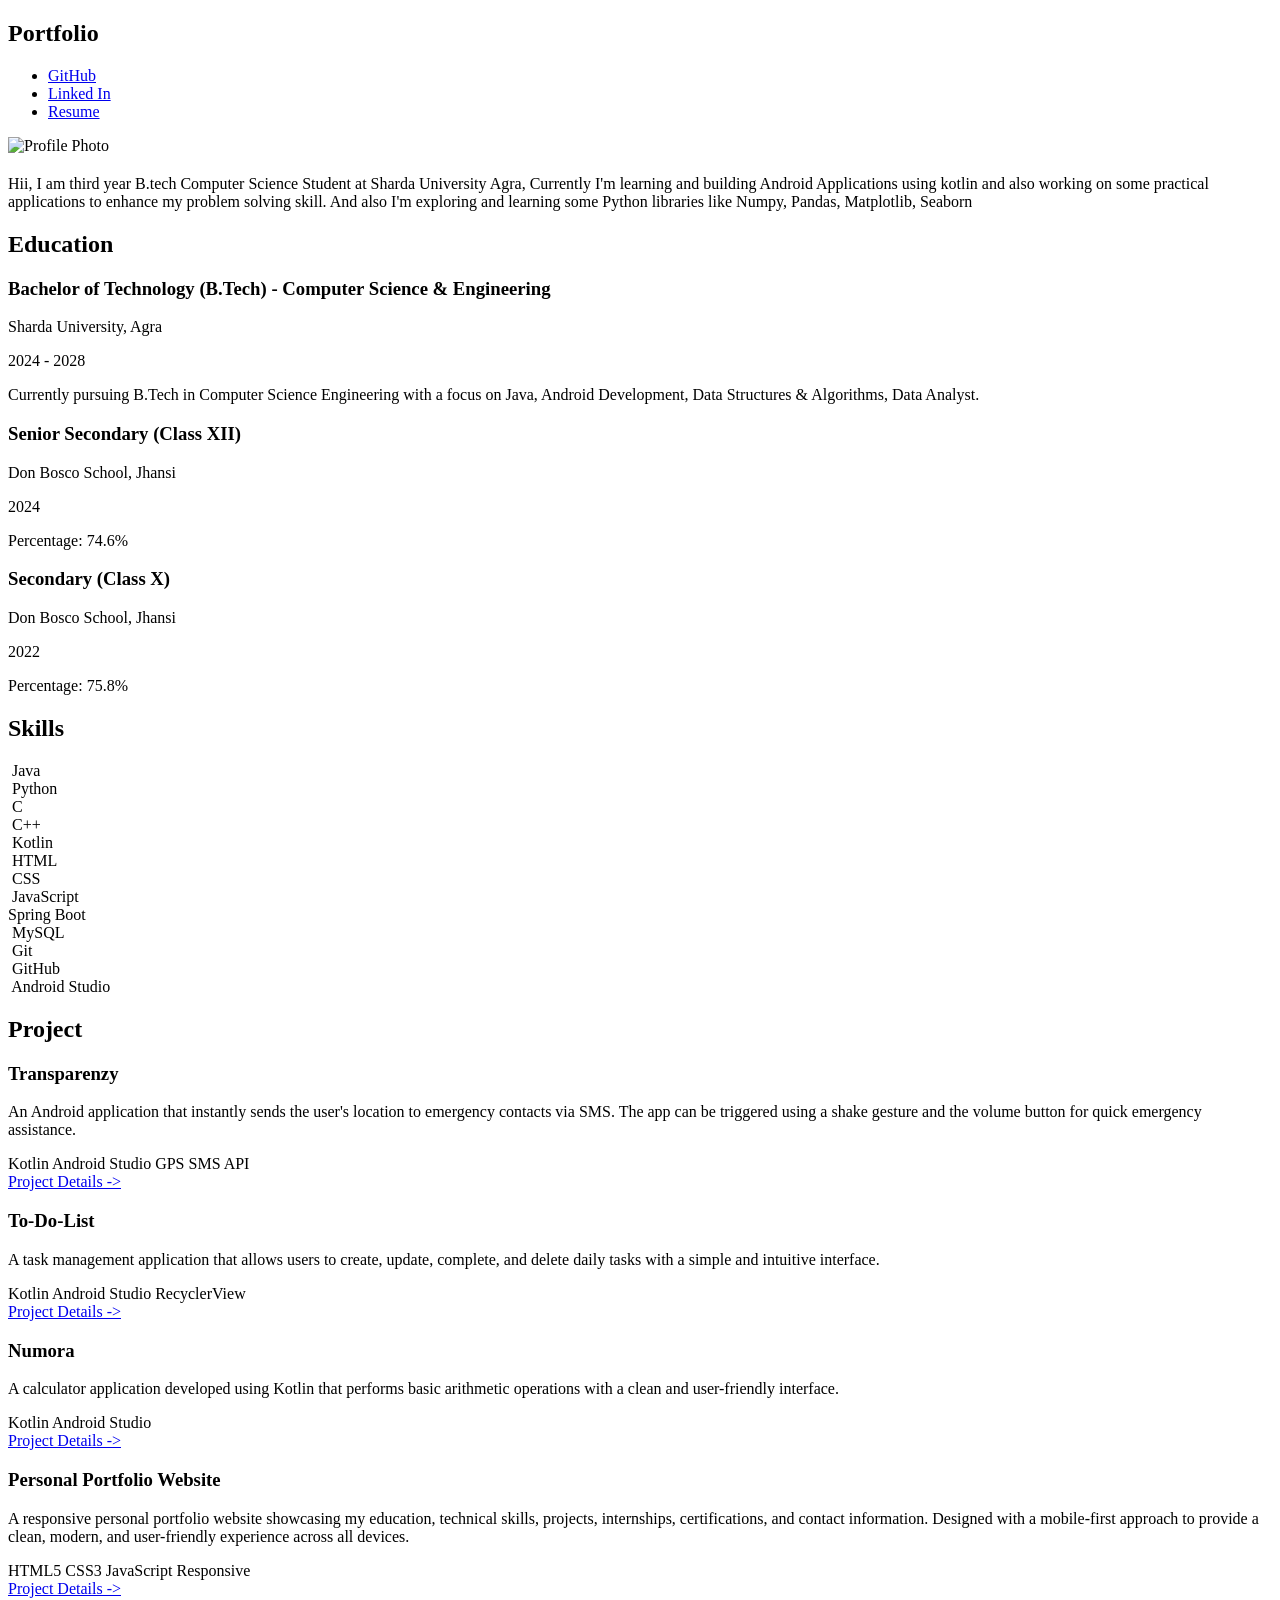
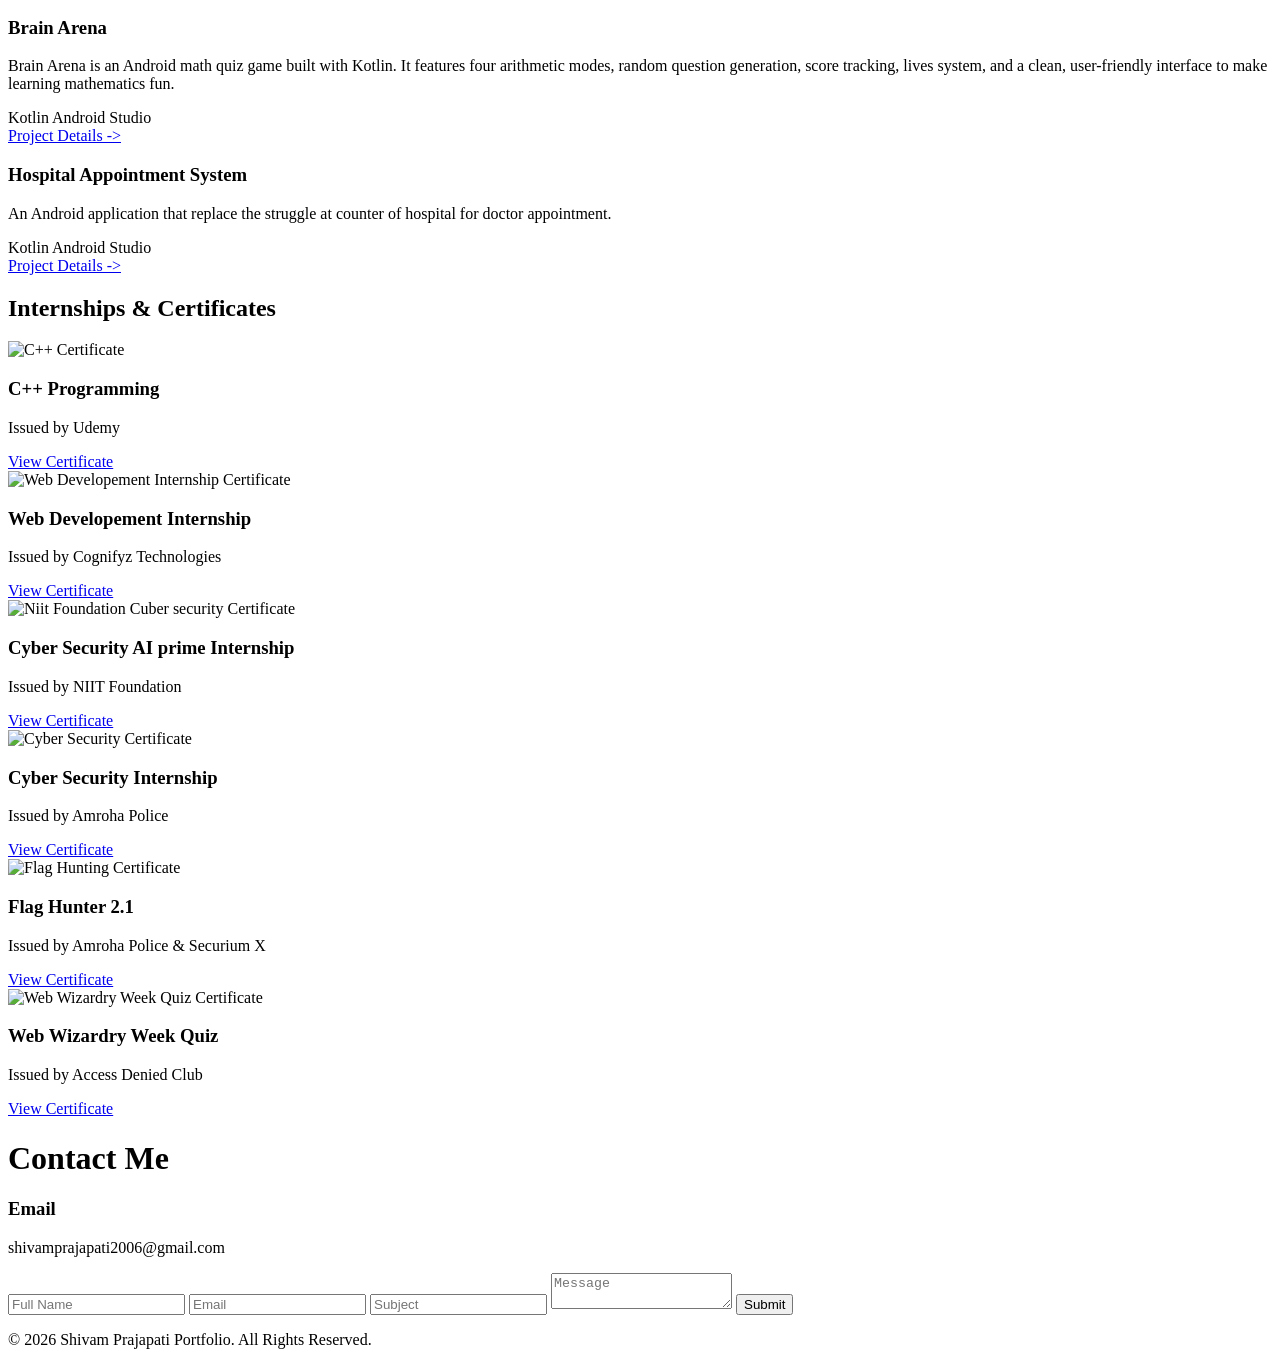
==== index.html @ 09f66fe3 "Discription_Update" ====
<!DOCTYPE html>
<html lang="en">

<head>
    <meta charset="UTF-8">
    <link rel="preconnect" href="https://fonts.googleapis.com">
    <link rel="preconnect" href="https://fonts.gstatic.com" crossorigin>
    <link href="https://fonts.googleapis.com/css2?family=Baloo+Bhai+2:wght@400..800&display=swap" rel="stylesheet">
    <link rel="stylesheet" href="https://cdn.jsdelivr.net/gh/devicons/devicon@latest/devicon.min.css">
    <link rel="stylesheet" href="style.css">
    <link rel="preconnect" href="https://fonts.googleapis.com">
    <link rel="preconnect" href="https://fonts.gstatic.com" crossorigin>
    <link href="https://fonts.googleapis.com/css2?family=Doto:wght@100..900&display=swap" rel="stylesheet">
    <link href="https://cdn.rawgit.com/michalsnik/aos/2.3.4/dist/aos.css" rel="stylesheet">
    <meta name="viewport" content="width=device-width, initial-scale=1.0">
    <title>Portfolio</title>
</head>

<body>
        <!--Navigation-->
    <section>
        <div class="nav">
            <div class="logo" data-aos="fade-right" data-aos-easing="ease-in-out" data-aos-duration="1000">
                <h1>Portfolio</h1>
            </div>
            <!-- Hamburger -->
            <div class="hamburger" id="hamburger">
                <span></span>
                <span></span>
                <span></span>
            </div>
            <ul class="list" id="navList" data-aos="fade-left" data-aos-easing="ease-in-out" data-aos-duration="1000">
                <li><a href="https://github.com/ShivamPrajapati-7" target="_blank" rel="noopener noreferrer">GitHub</a>
                </li>
                <li><a href="https://www.linkedin.com/in/prajapatishivam07/" target="_blank"
                        rel="noopener noreferrer">Linked In</a></li>
                <li><a href="https://1drv.ms/b/c/06a5d13854c0d26c/IQByTWa-ZeIfS48166P0VfZKAcPEqFKuuFQtYDLXaAeKmOA?e=PramWe"
                        target="_blank" rel="noopener noreferrer">Resume</a></li>
            </ul>
        </div>
    </section>

    <!--Intro and photo-->
    <section>
        <div class="quot">
            <div class="quot_content" data-aos="zoom-in" data-aos-once="false" data-aos-easing="ease-in-out"
                data-aos-duration="1000">
                <div class="image">
                    <img src="Profile Photo/photo.jpeg" alt="Profile Photo">
                </div>
                <h1><span id="typing"></span></h1>
                <p class="inro">Hii, I am third year B.tech Computer Science Student at Sharda University Agra, Currently I'm learning and building Android Applications using kotlin and also working on some practical applications to enhance my problem solving skill. And also I'm exploring and learning some Python libraries like Numpy, Pandas, Matplotlib, Seaborn</p>
            </div>

        </div>

    </section>


    <!--About-->
    <section>
        <div class="about_container">

            <h1>Education</h1>

            <div class="card" data-aos="fade-up">
                <div class="education-card">
                    <h3>Bachelor of Technology (B.Tech) - Computer Science & Engineering</h3>
                    <p class="college">Sharda University, Agra</p>
                    <p>2024 - 2028</p>
                    <p class="details">
                        Currently pursuing B.Tech in Computer Science Engineering with a focus on
                        Java, Android Development, Data Structures & Algorithms, Data Analyst.
                    </p>

                </div>

                <div class="education-card" data-aos="zoom-out">
                    <h3>Senior Secondary (Class XII)</h3>
                    <p class="college">Don Bosco School, Jhansi</p>
                    <p class="year">2024</p>
                    <p class="details">
                        Percentage: 74.6%
                    </p>
                </div>

                <div class="education-card">
                    <h3>Secondary (Class X)</h3>
                    <p class="college">Don Bosco School, Jhansi</p>
                    <p>2022</p>
                    <p class="details">
                        Percentage: 75.8% </p>

                </div>
            </div>

            <div class="objectives">

            </div>
    </section>


    <!--Skills-->
    <section>


        <div class="skill_cont">
            <div class="skills">
                <h1>Skills</h1>
            </div>
            <div class="skills-container">

                <div class="skill">
                    <img src="Skills/java.png" alt="">
                    <span>Java</span>
                </div>

                 <div class="skill">
                    <img src="Skills/Pyhton.png" alt="">
                    <span>Python</span>
                </div>

                <div class="skill">
                    <img src="Skills/C.png" alt="">
                    <span>C</span>
                </div>

                <div class="skill">
                    <img src="Skills/C++.png" alt="">
                    <span>C++</span>
                </div>

                <div class="skill">
                    <img src="Skills/kotlin.png" alt="">
                    <span>Kotlin</span>
                </div>

                <div class="skill">
                    <img src="Skills/html.png" alt="">
                    <span>HTML</span>
                </div>

                <div class="skill">
                    <img src="Skills/css3.png" alt="">
                    <span>CSS</span>
                </div>

                <div class="skill">
                    <img src="Skills/jss.png" alt="">
                    <span>JavaScript</span>
                </div>

                <div class="skill">
                    <i class="devicon-spring-plain colored"></i>
                    <span>Spring Boot</span>
                </div>

                <div class="skill">
                    <img src="Skills/My sql.png" alt="">
                    <span>MySQL</span>
                </div>

                <div class="skill">
                    <img src="Skills/Git.png" alt="">
                    <span>Git</span>
                </div>

                <div class="skill">
                    <img src="Skills/Git Hub.png" alt="">
                    <span>GitHub</span>
                </div>

                <div class="skill">
                    <img src="Skills/Android Studio.png" alt="">
                    <span>Android Studio</span>
                </div>

            </div>
        </div>

    </section>

    <!--Project-->
    <section>
        <div class="project">
            <h1>Project</h1>
            <div class="project_container">
                <div class="project-card">
                    <h3>Transparenzy</h3>
                    <p>
                        An Android application that instantly sends the user's location
                        to emergency contacts via SMS. The app can be triggered using a shake
                        gesture and the volume button for quick emergency assistance.
                    </p>

                    <div class="tech">
                        <span>Kotlin</span>
                        <span>Android Studio</span>
                        <span>GPS</span>
                        <span>SMS API</span>
                    </div>
                    <a href="Projects/transparenzy.html" target="_blank">Project Details -></a>
                </div>

                <div class="project-card">
                    <h3>To-Do-List</h3>
                    <p>
                        A task management application that allows users to create, update,
                        complete, and delete daily tasks with a simple and intuitive interface.
                    </p>

                    <div class="tech">
                        <span>Kotlin</span>
                        <span>Android Studio</span>
                        <span>RecyclerView</span>
                    </div>
                   <a href="Projects/To-Do-List.html" target="_blank">Project Details -></a>
                </div>

                <div class="project-card">
                    <h3>Numora</h3>
                    <p>
                        A calculator application developed using Kotlin that performs basic
                        arithmetic operations with a clean and user-friendly interface.
                    </p>

                    <div class="tech">
                        <span>Kotlin</span>
                        <span>Android Studio</span>
                    </div>
                    <a href="Projects/Numor.html" target="_blank">Project Details -></a>
                </div>
                <div class="project-card">
                    <h3>Personal Portfolio Website</h3>

                    <p>
                        A responsive personal portfolio website showcasing my education,
                        technical skills, projects, internships, certifications, and contact
                        information. Designed with a mobile-first approach to provide a clean,
                        modern, and user-friendly experience across all devices.
                    </p>

                    <div class="tech">
                        <span>HTML5</span>
                        <span>CSS3</span>
                        <span>JavaScript</span>
                        <span>Responsive</span>
                    </div>

                    <a href="Projects/personal_portfolio.html" target="_blank">Project Details -></a>
                </div>

                <div class="project-card">
                    <h3>Brain Arena</h3>

                    <p>
                        Brain Arena is an Android math quiz game built with Kotlin. It features four arithmetic modes,
                        random question generation, score tracking, lives system, and a clean, user-friendly interface
                        to make learning mathematics fun.
                    </p>

                    <div class="tech">
                        <span>Kotlin</span>
                        <span>Android Studio</span>
                    </div>

                    <a href="Projects/brain_arena.html" target="_blank">Project Details -></a>
                </div>

                <div class="project-card">
                    <h3>Hospital Appointment System</h3>
                    <p>
                        An Android application that replace the struggle at counter of hospital for doctor appointment.
                    </p>

                    <div class="tech">
                        <span>Kotlin</span>
                        <span>Android Studio</span>
                    </div>

                    <a href="Projects/hospital_appointment_system.html" target="_blank">Project Details -></a>
                </div>
            </div>

        </div>
    </section>

    <!--Internships and certificates-->
    <section id="certificates">
        <div class="certificates">
            <h1>Internships & Certificates</h1>

            <div class="certificate-container">

                <div class="certificate-card">

                    <img src="certificates/c++.png" alt="C++ Certificate">

                    <h3>C++ Programming</h3>

                    <p>Issued by Udemy</p>

                    <a href="certificates/c++.png" target="_blank">
                        View Certificate
                    </a>

                </div>

                <div class="certificate-card">

                    <img src="certificates/web_internship.jpg" alt="Web Developement Internship Certificate">

                    <h3>Web Developement Internship</h3>

                    <p>Issued by Cognifyz Technologies</p>

                    <a href="certificates/web_internship.jpg" target="_blank">
                        View Certificate
                    </a>

                </div>

                <div class="certificate-card">

                    <img src="certificates/niit cyber certificate.png" alt="Niit Foundation Cuber security Certificate">

                    <h3>Cyber Security AI prime Internship</h3>

                    <p>Issued by NIIT Foundation</p>

                    <a href="certificates/niit cyber certificate.png" target="_blank">
                        View Certificate
                    </a>

                </div>


                <div class="certificate-card">

                    <img src="certificates/Cyber_Internship.jpg" alt="Cyber Security Certificate">

                    <h3>Cyber Security Internship</h3>

                    <p>Issued by Amroha Police</p>

                    <a href="certificates/Cyber_Internship.jpg" target="_blank">
                        View Certificate
                    </a>

                </div>

                <div class="certificate-card">

                    <img src="certificates/Flag_hunting.jpg" alt="Flag Hunting Certificate">

                    <h3>Flag Hunter 2.1</h3>

                    <p>Issued by Amroha Police & Securium X</p>

                    <a href="certificates/Flag_hunting.jpg" target="_blank">
                        View Certificate
                    </a>

                </div>

                <div class="certificate-card">

                    <img src="certificates/Web_Wizard.jpg" alt="Web Wizardry Week Quiz Certificate">

                    <h3>Web Wizardry Week Quiz</h3>

                    <p>Issued by Access Denied Club </p>

                    <a href="certificates/Web_Wizard.jpg" target="_blank">
                        View Certificate
                    </a>

                </div>

            </div>
        </div>


    </section>


    <!--Contact me-->

    <div class="contact">
        <h1>Contact Me</h1>
        <div class="contact_containor">
            <div class="email">
                <h3>Email</h3>
                <p>shivamprajapati2006@gmail.com</p>
            </div>
            <div class="contact_me">

                <form id="contactForm">
                    <input type="text" id="name" placeholder="Full Name">
                    <input type="email" name="" id="email" placeholder="Email">
                    <input type="text" id="subject" placeholder="Subject">
                    <textarea name="" id="message" placeholder="Message"></textarea>
                    <button type="submit" id="btn">Submit</button>

                </form>
            </div>
        </div>
    </div>


    <footer class="footer">
        <p>© 2026 Shivam Prajapati Portfolio. All Rights Reserved.</p>
    </footer>
    </div>
    <script src="script.js"></script>
    <script src="https://cdn.jsdelivr.net/npm/@emailjs/browser@4/dist/email.min.js"></script>

    <script>
        emailjs.init("UkMKCLvjpXRtiRyT4");
    </script>
    <script src="https://cdn.rawgit.com/michalsnik/aos/2.3.4/dist/aos.js"></script>
    <script src="https://cdn.jsdelivr.net/npm/typed.js@2.1.0/dist/typed.umd.min.js"></script>
    <script>AOS.init();</script>
    <script>
        new Typed("#typing", {
            strings: [
                "Hii, I am Shivam Prajapati",
                "Android Developer",
                "Web Developer",
                "Java Programmer",
                "Data Analyst"
            ],
            typeSpeed: 80,
            backSpeed: 50,
            backDelay: 2000,
            startDelay: 500,
            loop: true,
            showCursor: true,
            cursorChar: "|"
        });
    </script>
</body>

</html>
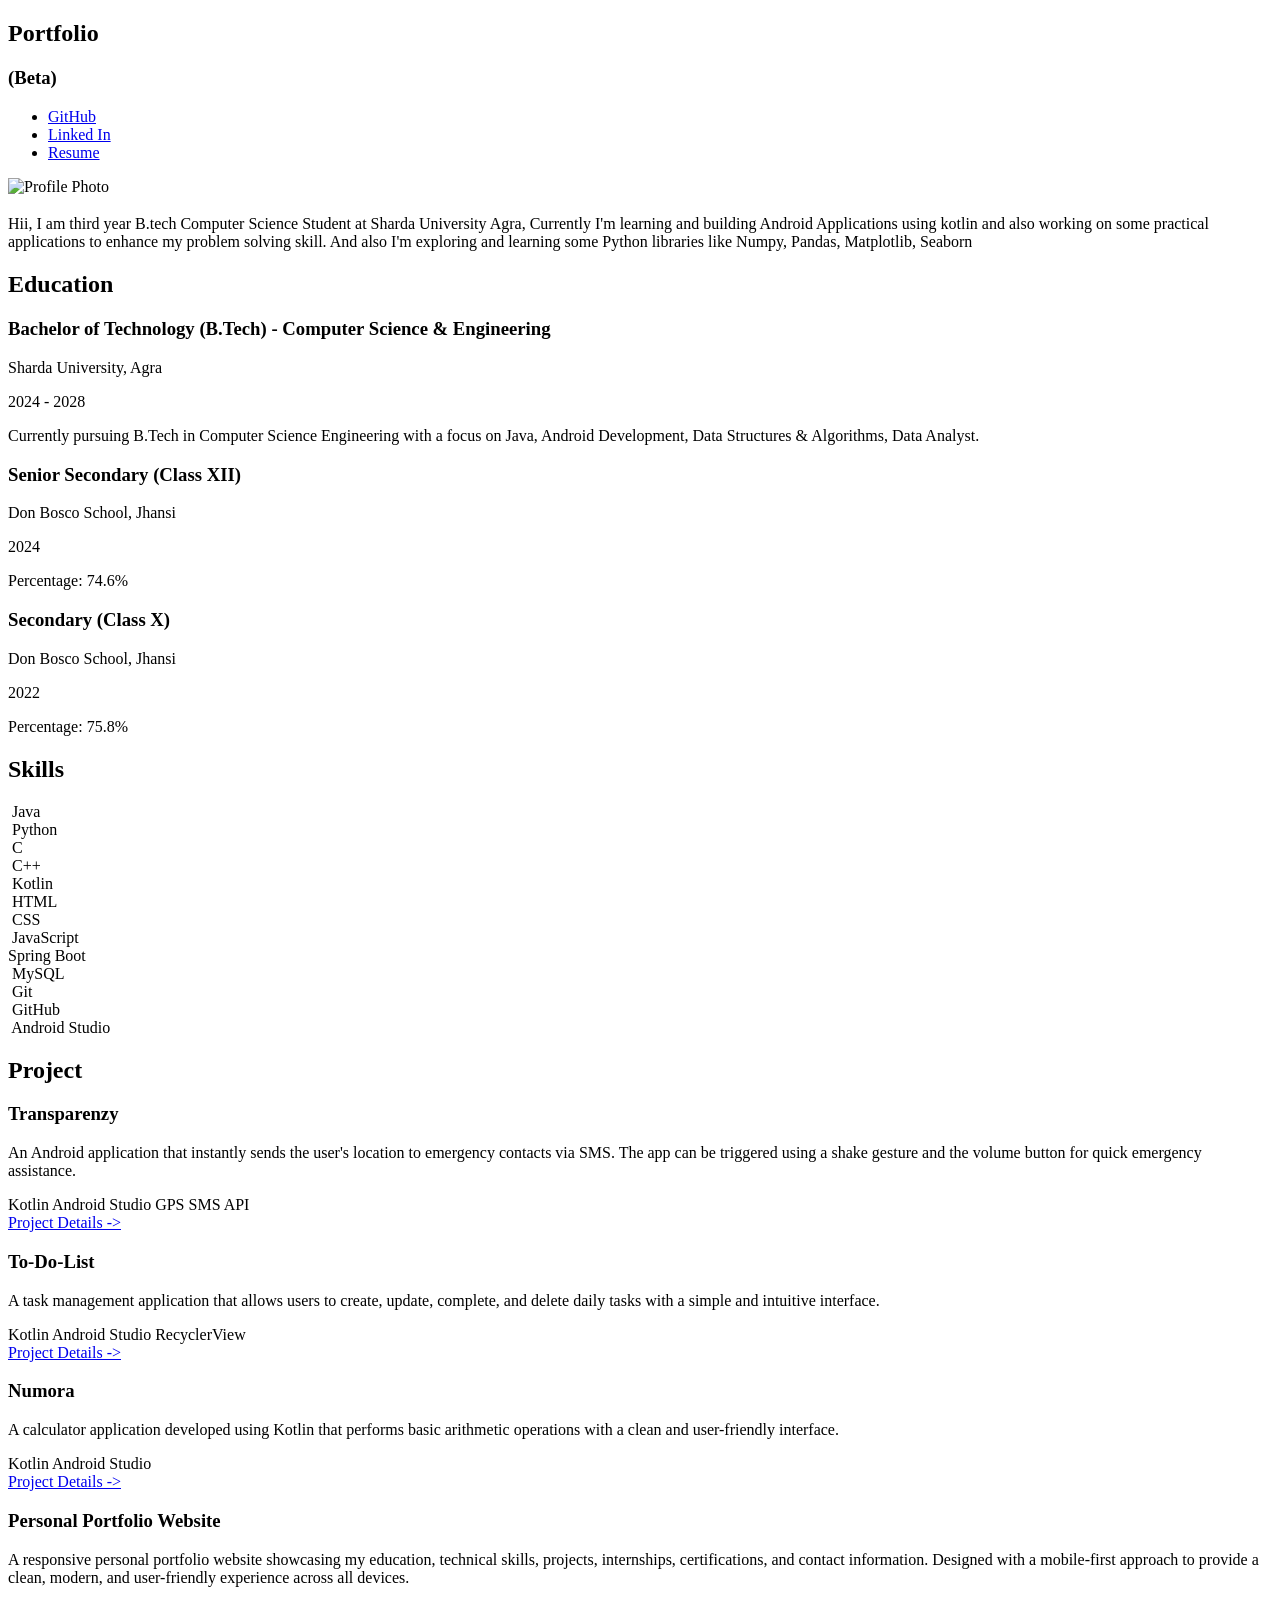
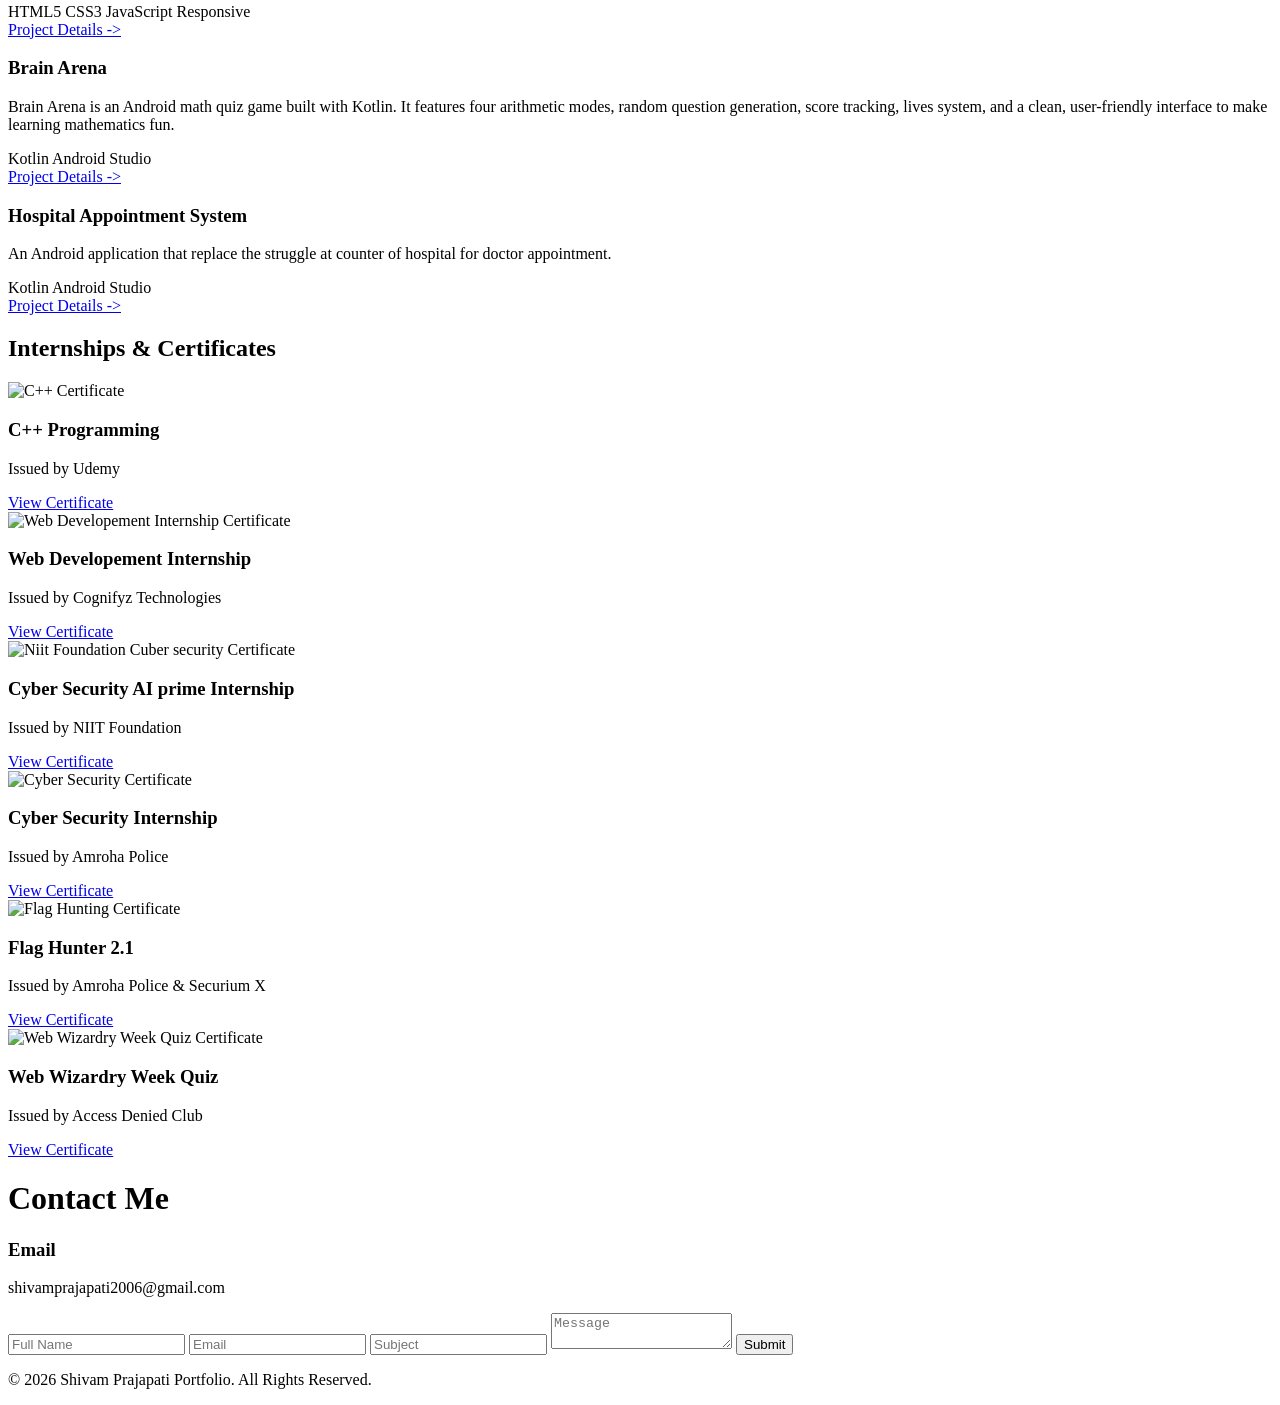
==== commit 879641fe: "Beta_Tag_Add" ====
--- a/index.html
+++ b/index.html
@@ -22,6 +22,7 @@
         <div class="nav">
             <div class="logo" data-aos="fade-right" data-aos-easing="ease-in-out" data-aos-duration="1000">
                 <h1>Portfolio</h1>
+                <h3>(Beta)</h3>
             </div>
             <!-- Hamburger -->
             <div class="hamburger" id="hamburger">
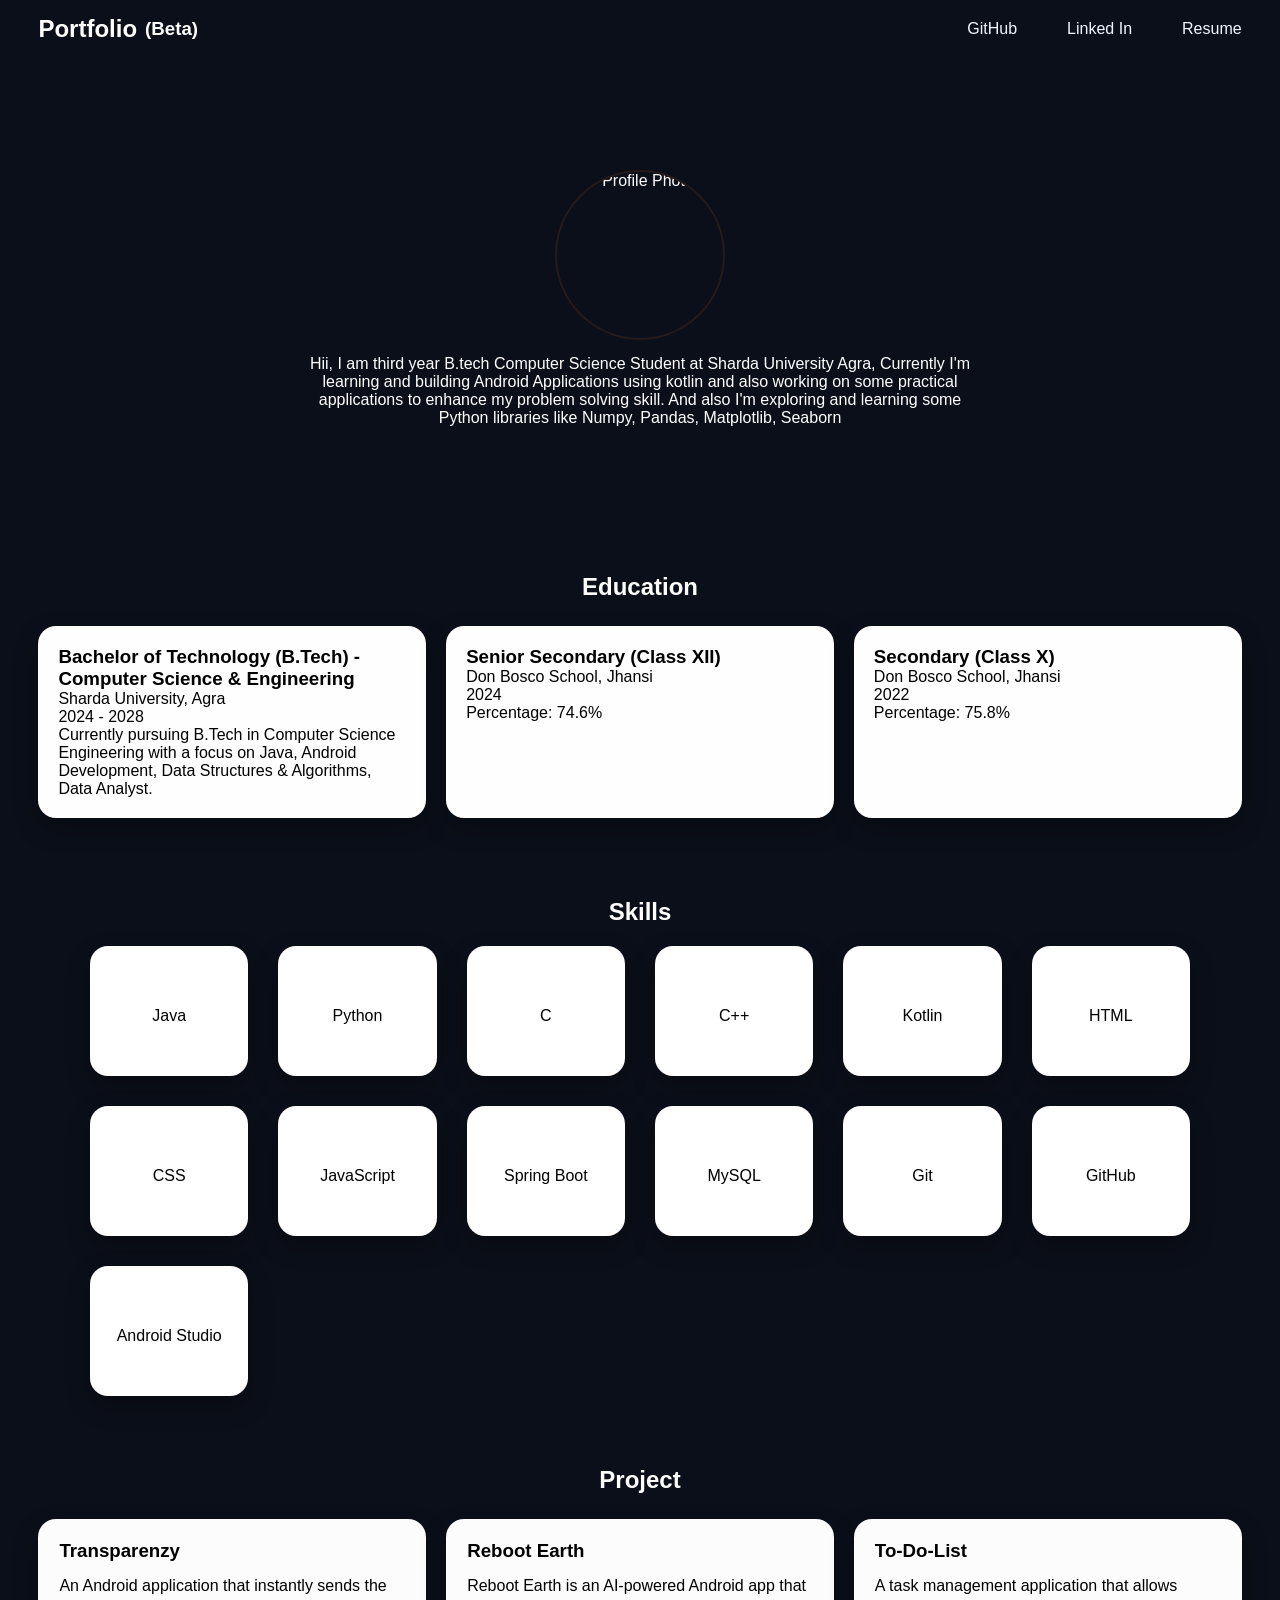
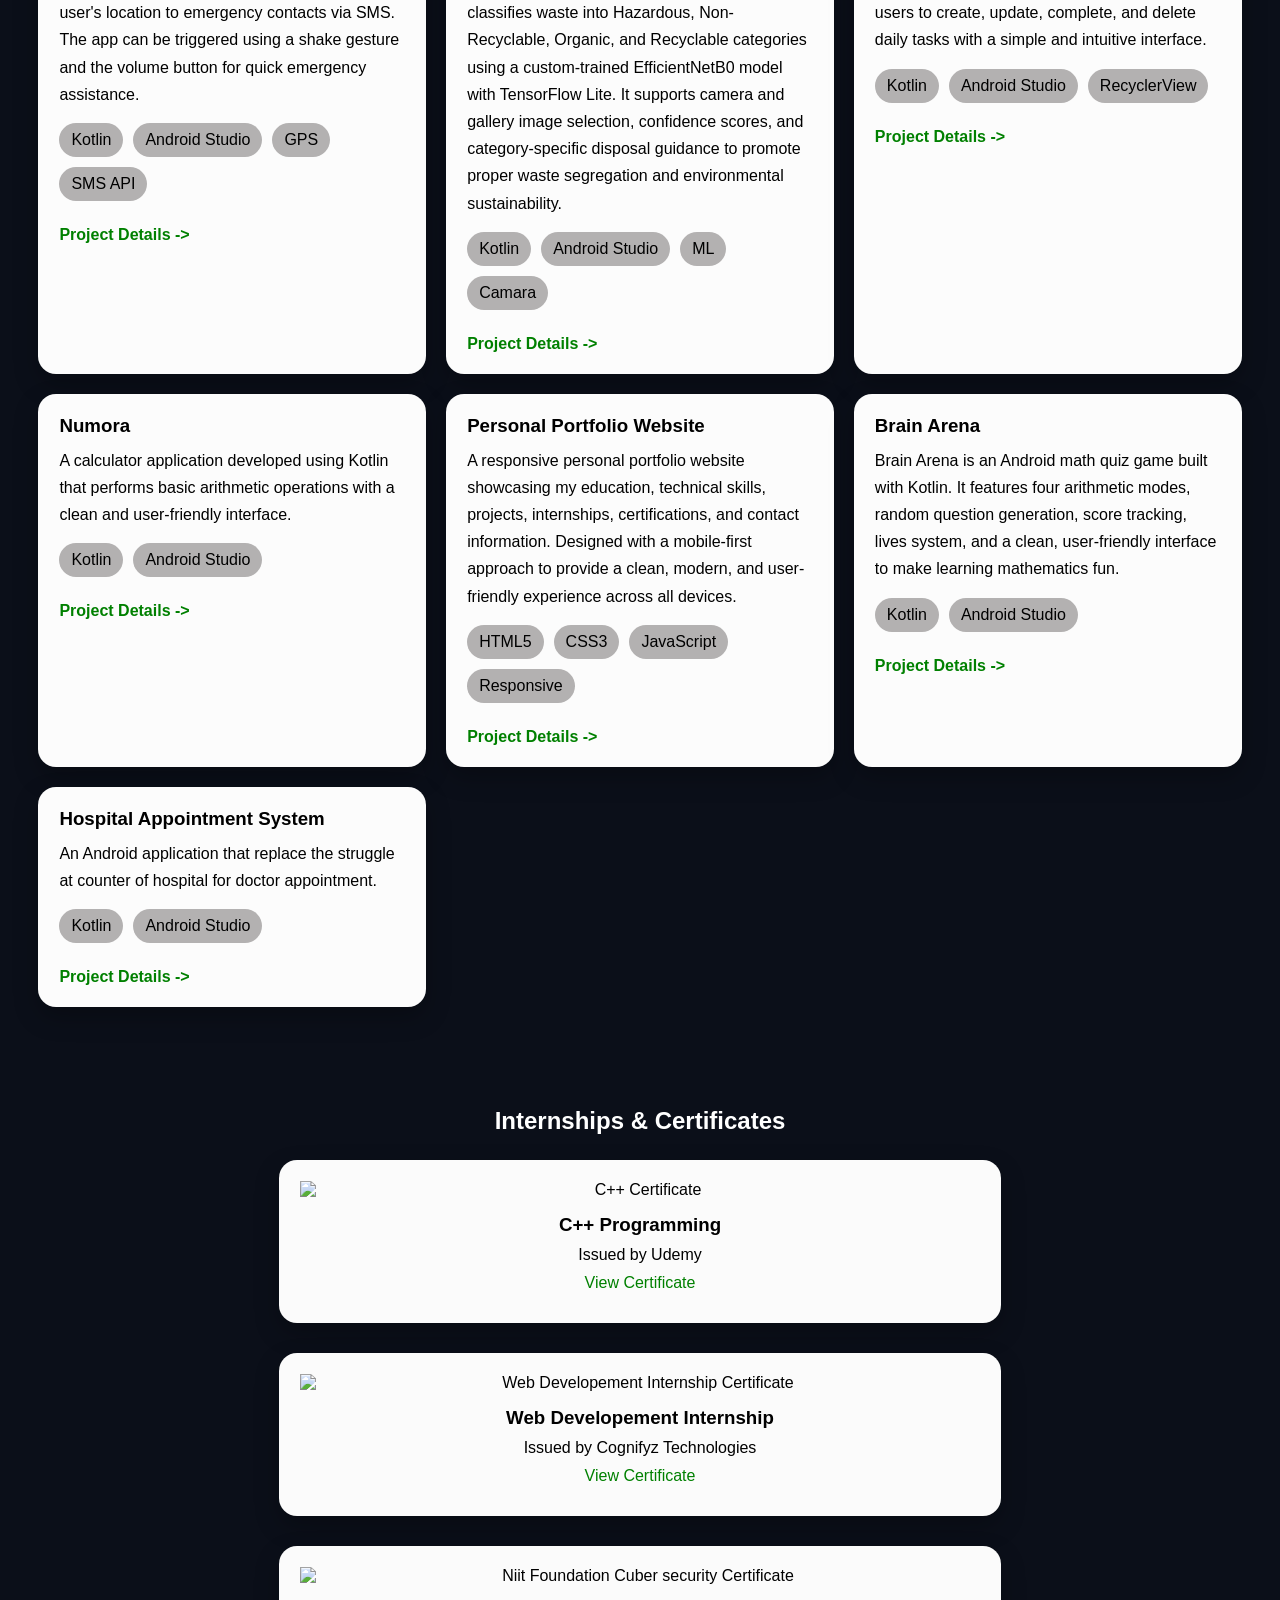
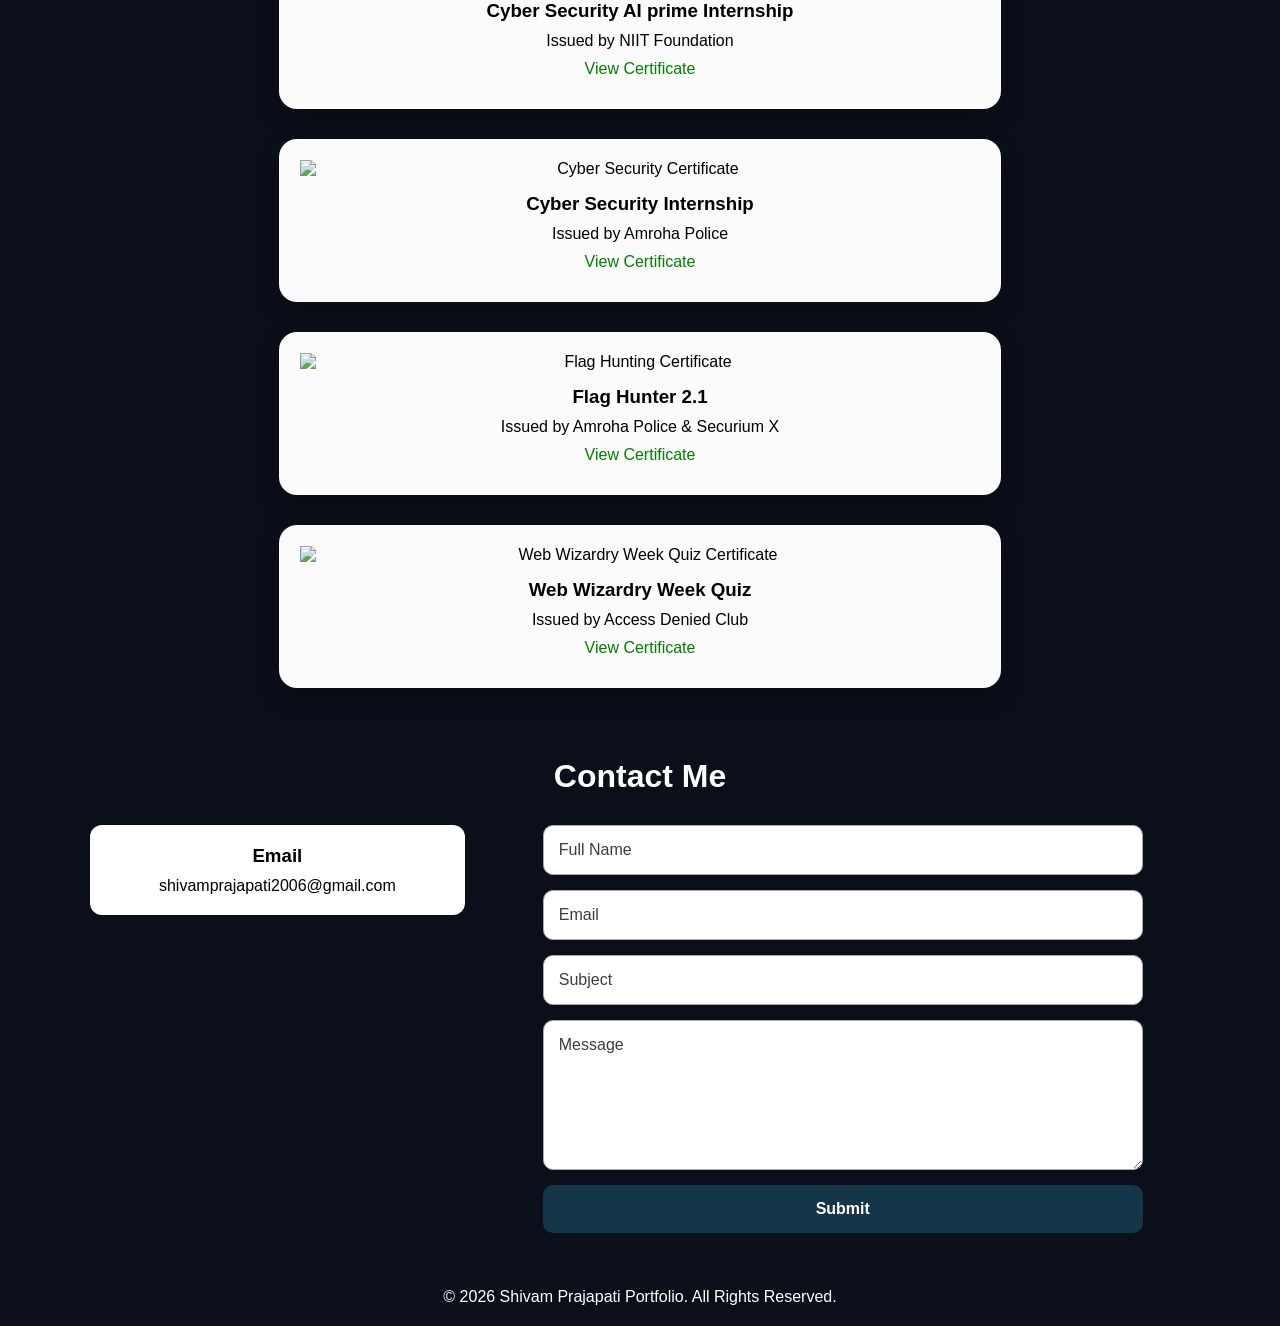
==== commit c2c66f0a: "Project_Update" ====
--- a/index.html
+++ b/index.html
@@ -12,6 +12,7 @@
     <link rel="preconnect" href="https://fonts.gstatic.com" crossorigin>
     <link href="https://fonts.googleapis.com/css2?family=Doto:wght@100..900&display=swap" rel="stylesheet">
     <link href="https://cdn.rawgit.com/michalsnik/aos/2.3.4/dist/aos.css" rel="stylesheet">
+    <link rel="icon" type="image/png" href="logo.png">
     <meta name="viewport" content="width=device-width, initial-scale=1.0">
     <title>Portfolio</title>
 </head>
@@ -201,6 +202,22 @@
                         <span>SMS API</span>
                     </div>
                     <a href="Projects/transparenzy.html" target="_blank">Project Details -></a>
+                </div>
+
+                <div class="project-card">
+                    <h3>Reboot Earth</h3>
+                    <p>
+                        Reboot Earth is an AI-powered Android app that classifies waste into Hazardous, Non-Recyclable, Organic, and Recyclable categories using a custom-trained EfficientNetB0 model with TensorFlow Lite.
+                        It supports camera and gallery image selection, confidence scores, and category-specific disposal guidance to promote proper waste segregation and environmental sustainability.
+                    </p>
+
+                    <div class="tech">
+                        <span>Kotlin</span>
+                        <span>Android Studio</span>
+                        <span>ML</span>
+                        <span>Camara</span>
+                    </div>
+                    <a href="Projects/Reboot_Earth.html" target="_blank">Project Details -></a>
                 </div>
 
                 <div class="project-card">
--- a/style.css
+++ b/style.css
@@ -0,0 +1,727 @@
+/* -------------------- Global reset -------------------- */
+* {
+    box-sizing: border-box;
+    margin: 0;
+    padding: 0;
+    font-family: "Baloo Bhai 2", sans-serif;
+    scroll-behavior: smooth;
+}
+
+html {
+    background-color: #0B0F19;
+    color: #fff;
+    scroll-behavior: smooth;
+}
+
+body {
+    min-width: 320px;
+    overflow-x: hidden;
+}
+
+section {
+    width: 100%;
+}
+
+/* -------------------- Navigation -------------------- */
+.nav {
+    display: flex;
+    justify-content: space-between;
+    align-items: center;
+    position: relative;
+    z-index: 20;
+    padding: 15px 3%;
+}
+
+.logo {
+    display: flex;
+    align-items: center;
+    gap: 8px;
+}
+
+.logo p {
+    font-size: 2rem;
+    font-weight: bold;
+}
+
+.list {
+    display: flex;
+    align-items: center;
+    gap: 50px;
+    list-style: none;
+}
+
+.list a {
+    color: aliceblue;
+    text-decoration: none;
+    transition: color 0.3s ease;
+}
+
+.hamburger {
+    display: none;
+    flex-direction: column;
+    gap: 6px;
+    cursor: pointer;
+    z-index: 30;
+}
+
+.hamburger span {
+    display: block;
+    width: 28px;
+    height: 3px;
+    background: #fff;
+    border-radius: 5px;
+    transition: 0.3s ease;
+}
+
+/* -------------------- Intro / profile -------------------- */
+.quot {
+    display: flex;
+    justify-content: center;
+    align-items: center;
+    padding: 35px 5%;
+}
+
+.quot_content {
+    width: 100%;
+    max-width: 900px;
+    text-align: center;
+}
+
+.image {
+    position: relative;
+    z-index: 0;
+    margin-bottom: 15px;
+}
+
+.image img {
+    display: block;
+    width: 170px;
+    height: 170px;
+    max-width: 100%;
+    object-fit: cover;
+    border-radius: 50%;
+    border: 2px solid #251b1b;
+    margin: 0 auto;
+}
+
+.start {
+    font-size: 2rem;
+}
+
+.intro {
+    margin-top: 15px;
+    line-height: 1.7;
+}
+
+/* -------------------- Education -------------------- */
+.about_container {
+    height: auto;
+    padding: 30px 3%;
+}
+
+.about_container h1 {
+    text-align: center;
+    margin-bottom: 25px;
+}
+
+.card {
+    display: flex;
+    flex-wrap: wrap;
+    gap: 20px;
+}
+
+.education-card {
+    display: flex;
+    flex-direction: column;
+    flex: 1 1 260px;
+    min-width: 0;
+    box-sizing: border-box;
+    background-color: #fefefe;
+    color: #000;
+    margin-bottom: 10px;
+    box-shadow: 0 10px 25px rgba(0, 0, 0, 0.25);
+    border-radius: 18px;
+    padding: 20px;
+    transition: 0.3s ease;
+}
+
+/* -------------------- Skills -------------------- */
+.skill_cont {
+    height: auto;
+    padding: 30px 3%;
+}
+
+.skills h1 {
+    text-align: center;
+    margin-bottom: 20px;
+}
+
+.skills-container {
+    display: grid;
+    grid-template-columns: repeat(2, minmax(0, 1fr));
+    gap: 18px;
+    margin: 20px auto 0;
+    max-width: 1100px;
+}
+
+.skill img {
+    width: 50px;
+    max-width: 100%;
+    height: auto;
+    margin-bottom: 10px;
+    object-fit: contain;
+}
+
+.skill i {
+    font-size: 50px;
+    margin-bottom: 10px;
+}
+
+.skill {
+    min-width: 0;
+    border: 1px solid rgba(255, 255, 255, 0.08);
+    border-radius: 18px;
+    box-shadow: 0 10px 25px rgba(0, 0, 0, 0.25);
+    padding: 20px 15px;
+    display: flex;
+    background-color: #fff;
+    color: #000;
+    flex-direction: column;
+    justify-content: center;
+    align-items: center;
+    text-align: center;
+    transition: 0.35s ease;
+    cursor: pointer;
+}
+
+/* -------------------- Projects -------------------- */
+.project {
+    /* Keep this auto so the certificates section starts after every project card. */
+    height: auto;
+    min-height: 0;
+    padding: 30px 3%;
+    margin-bottom: 30px;
+}
+
+.project h1 {
+    text-align: center;
+    margin-bottom: 25px;
+}
+
+.project_container {
+    display: grid;
+    grid-template-columns: minmax(0, 1fr);
+    gap: 20px;
+    align-items: stretch;
+}
+
+.project-card {
+    width: 100%;
+    min-width: 0;
+    height: 100%;
+    box-sizing: border-box;
+    margin-bottom: 0;
+    border: 1px solid rgba(255, 255, 255, 0.08);
+    border-radius: 18px;
+    padding: 20px;
+    background-color: #fcfcfc;
+    color: #000;
+    box-shadow: 0 10px 25px rgba(0, 0, 0, 0.25);
+    transition: 0.3s ease;
+    overflow-wrap: anywhere;
+}
+
+.project-card h3 {
+    margin-bottom: 10px;
+}
+
+.project-card p {
+    line-height: 1.7;
+}
+
+.project-card a {
+    display: inline-block;
+    text-decoration: none;
+    color: green;
+    font-weight: 600;
+    margin-top: 10px;
+}
+
+.project-card span {
+    display: inline-flex;
+    width: auto;
+    background: #b3b1b1;
+    border-radius: 20px;
+    padding: 8px 12px;
+}
+
+.tech {
+    display: flex;
+    flex-wrap: wrap;
+    gap: 10px;
+    margin: 15px 0;
+}
+
+/* -------------------- Certificates -------------------- */
+#certificates {
+    position: relative;
+    clear: both;
+    width: 100%;
+}
+
+.certificates {
+    position: relative;
+    height: auto;
+    padding: 30px 3%;
+    margin-top: 0;
+}
+
+.certificates h1 {
+    text-align: center;
+    margin-bottom: 25px;
+}
+
+.certificate-container {
+    display: flex;
+    flex-direction: column;
+    align-items: center;
+    gap: 25px;
+}
+
+.certificate-card {
+    display: flex;
+    width: 100%;
+    max-width: 700px;
+    box-sizing: border-box;
+    background-color: #fbfbfb;
+    color: #000;
+    flex-direction: column;
+    align-items: center;
+    text-align: center;
+    border: 1px solid rgba(255, 255, 255, 0.08);
+    border-radius: 18px;
+    overflow: hidden;
+    transition: 0.35s ease;
+    box-shadow: 0 10px 25px rgba(0, 0, 0, 0.25);
+    margin: 0;
+    padding: 20px;
+}
+
+.certificate-card img {
+    display: block;
+    width: 100%;
+    max-width: 100%;
+    height: auto;
+    max-height: 300px;
+    object-fit: contain;
+    margin: 0 0 15px;
+}
+
+.certificate-card h3,
+.certificate-card p,
+.certificate-card a {
+    margin-bottom: 10px;
+}
+
+.certificate-card a {
+    text-decoration: none;
+    color: green;
+}
+
+/* -------------------- Contact -------------------- */
+.contact {
+    padding: 50px 5%;
+    color: #fff;
+}
+
+.contact h1 {
+    text-align: center;
+    font-size: 2rem;
+    margin-bottom: 30px;
+}
+
+.contact_containor {
+    display: flex;
+    flex-direction: column;
+    align-items: center;
+    gap: 30px;
+    width: 100%;
+}
+
+.email {
+    width: 100%;
+    max-width: 500px;
+    background: #fff;
+    color: #000;
+    padding: 20px;
+    border-radius: 12px;
+    text-align: center;
+    overflow-wrap: anywhere;
+}
+
+.email h3 {
+    margin-bottom: 10px;
+    color: #000;
+}
+
+.email p {
+    color: #000;
+    word-break: break-word;
+}
+
+.contact_me {
+    display: flex;
+    justify-content: center;
+    width: 100%;
+}
+
+.contact_me form {
+    display: flex;
+    flex-direction: column;
+    align-items: center;
+    gap: 15px;
+    width: 100%;
+    max-width: 600px;
+}
+
+.contact_me input,
+.contact_me textarea {
+    display: block;
+    width: 100%;
+    box-sizing: border-box;
+    padding: 15px;
+    border: 1px solid #aaa;
+    border-radius: 10px;
+    color: #000;
+    font-size: 1rem;
+    outline: none;
+    background: #fff;
+}
+
+.contact_me input::placeholder,
+.contact_me textarea::placeholder {
+    color: #3d3d3d;
+}
+
+.contact_me textarea {
+    min-height: 150px;
+    resize: vertical;
+}
+
+.contact_me button {
+    width: 100%;
+    padding: 15px;
+    border: none;
+    border-radius: 10px;
+    background: #38bff836;
+    color: #fff;
+    font-size: 1rem;
+    font-weight: bold;
+    cursor: pointer;
+}
+
+/* -------------------- Footer -------------------- */
+.footer {
+    padding: 20px 3%;
+}
+
+.footer p {
+    text-align: center;
+}
+
+#name,
+#email,
+#subject,
+#message {
+    color: #000;
+}
+
+input:-webkit-autofill,
+textarea:-webkit-autofill {
+    -webkit-text-fill-color: #000;
+    transition: background-color 5000s ease-in-out 0s;
+}
+
+#btn {
+    -webkit-tap-highlight-color: transparent;
+    user-select: none;
+}
+
+#btn:active {
+    animation: press 0.2s ease;
+}
+
+@keyframes press {
+    0% { transform: scale(1); }
+    50% { transform: scale(0.92); }
+    100% { transform: scale(1); }
+}
+
+/* -------------------- Mobile navigation -------------------- */
+@media (max-width: 768px) {
+    .nav {
+        padding: 15px 5%;
+    }
+
+    .hamburger {
+        display: flex;
+    }
+
+    .list {
+        position: absolute;
+        top: calc(100% - 2px);
+        right: 5%;
+        width: 220px;
+        background: #2a2a2a;
+        border-radius: 10px;
+        display: none;
+        flex-direction: column;
+        align-items: flex-start;
+        padding: 20px;
+        gap: 20px;
+        box-shadow: 0 10px 25px rgba(0, 0, 0, 0.4);
+    }
+
+    .list.active {
+        display: flex;
+    }
+
+    .quot {
+        padding: 30px 5%;
+    }
+
+    .image img {
+        width: 145px;
+        height: 145px;
+    }
+
+    .card {
+        flex-direction: column;
+    }
+
+    .education-card {
+        width: 100%;
+    }
+
+    .project {
+        padding: 25px 5%;
+        margin-bottom: 20px;
+    }
+
+    .project_container {
+        grid-template-columns: minmax(0, 1fr);
+    }
+
+    .certificates {
+        padding: 25px 5%;
+    }
+
+    .certificate-card {
+        padding: 15px;
+    }
+
+    .contact {
+        padding: 35px 5%;
+    }
+}
+
+/* -------------------- Tablet layout -------------------- */
+@media (min-width: 769px) and (max-width: 1023px) {
+    .quot {
+        padding: 45px 5%;
+    }
+
+    .quot_content {
+        max-width: 750px;
+    }
+
+    .skills-container {
+        grid-template-columns: repeat(3, minmax(0, 1fr));
+    }
+
+    .project {
+        height: auto;
+        padding: 30px 3%;
+        margin-bottom: 30px;
+    }
+
+    .project_container {
+        grid-template-columns: repeat(2, minmax(0, 1fr));
+    }
+
+    .certificate-card {
+        width: 90%;
+    }
+
+    .contact_containor {
+        flex-direction: row;
+        justify-content: center;
+        align-items: flex-start;
+    }
+
+    .email,
+    .contact_me {
+        flex: 1;
+        min-width: 0;
+    }
+}
+
+/* -------------------- Desktop layout -------------------- */
+@media (min-width: 1024px) {
+    .quot {
+        min-height: 480px;
+        height: auto;
+        padding: 50px 5%;
+    }
+
+    .quot_content {
+        width: 60%;
+        max-width: 900px;
+    }
+
+    .quot_content p {
+        text-align: center;
+    }
+
+    .list a {
+        white-space: nowrap;
+    }
+
+    .card {
+        display: flex;
+        flex-wrap: wrap;
+        gap: 20px;
+    }
+
+    .education-card {
+        flex: 1 1 280px;
+        max-width: none;
+    }
+
+    .about_container {
+        height: auto;
+        padding: 35px 3%;
+    }
+
+    .about_container h1 {
+        text-align: center;
+    }
+
+    .skills-container {
+        grid-template-columns: repeat(auto-fit, minmax(150px, 1fr));
+        gap: 30px;
+        max-width: 1100px;
+        margin: 0 auto;
+        justify-items: stretch;
+    }
+
+    .skill_cont {
+        height: auto;
+        padding: 35px 3%;
+    }
+
+    .skills h1 {
+        text-align: center;
+    }
+
+    .skill {
+        width: 100%;
+        min-height: 130px;
+    }
+
+    .project {
+        /* Do not set a fixed height here: cards can have different content lengths. */
+        height: auto;
+        min-height: 0;
+        padding: 35px 3%;
+        margin-bottom: 30px;
+    }
+
+    .project h1 {
+        text-align: center;
+    }
+
+    .project_container {
+        display: grid;
+        grid-template-columns: repeat(3, minmax(0, 1fr));
+        gap: 20px;
+        align-items: stretch;
+    }
+
+    .project-card {
+        width: auto;
+        height: 100%;
+        margin-bottom: 0;
+    }
+
+    .certificates {
+        height: auto;
+        padding: 35px 3%;
+        margin-top: 0;
+    }
+
+    .certificates h1 {
+        text-align: center;
+    }
+
+    .certificate-container {
+        display: flex;
+        flex-direction: column;
+        align-items: center;
+        gap: 30px;
+    }
+
+    .certificate-card {
+        width: 60%;
+        max-width: 850px;
+        margin-bottom: 0;
+    }
+
+    .education-card:hover,
+    .skill:hover,
+    .project-card:hover,
+    .certificate-card:hover {
+        transform: translateY(-8px) scale(1.01);
+        box-shadow: 0 15px 35px #3c5086, 0 5px 15px #3c5086;
+        cursor: pointer;
+    }
+
+    .list a:hover {
+        color: #aebbc0;
+        cursor: pointer;
+    }
+
+    .contact {
+        margin: auto;
+        width: 90%;
+        padding: 35px 2%;
+        display: flex;
+        flex-direction: column;
+    }
+
+    .contact_containor {
+        display: flex;
+        flex-direction: row;
+        justify-content: center;
+        align-items: flex-start;
+        gap: 30px;
+        width: 100%;
+    }
+
+    .email {
+        width: 35%;
+        max-width: 420px;
+        background: #fff;
+        color: #000;
+        text-align: center;
+    }
+
+    .contact_me {
+        width: 65%;
+    }
+
+    .contact form {
+        width: 100%;
+        align-items: stretch;
+    }
+}
